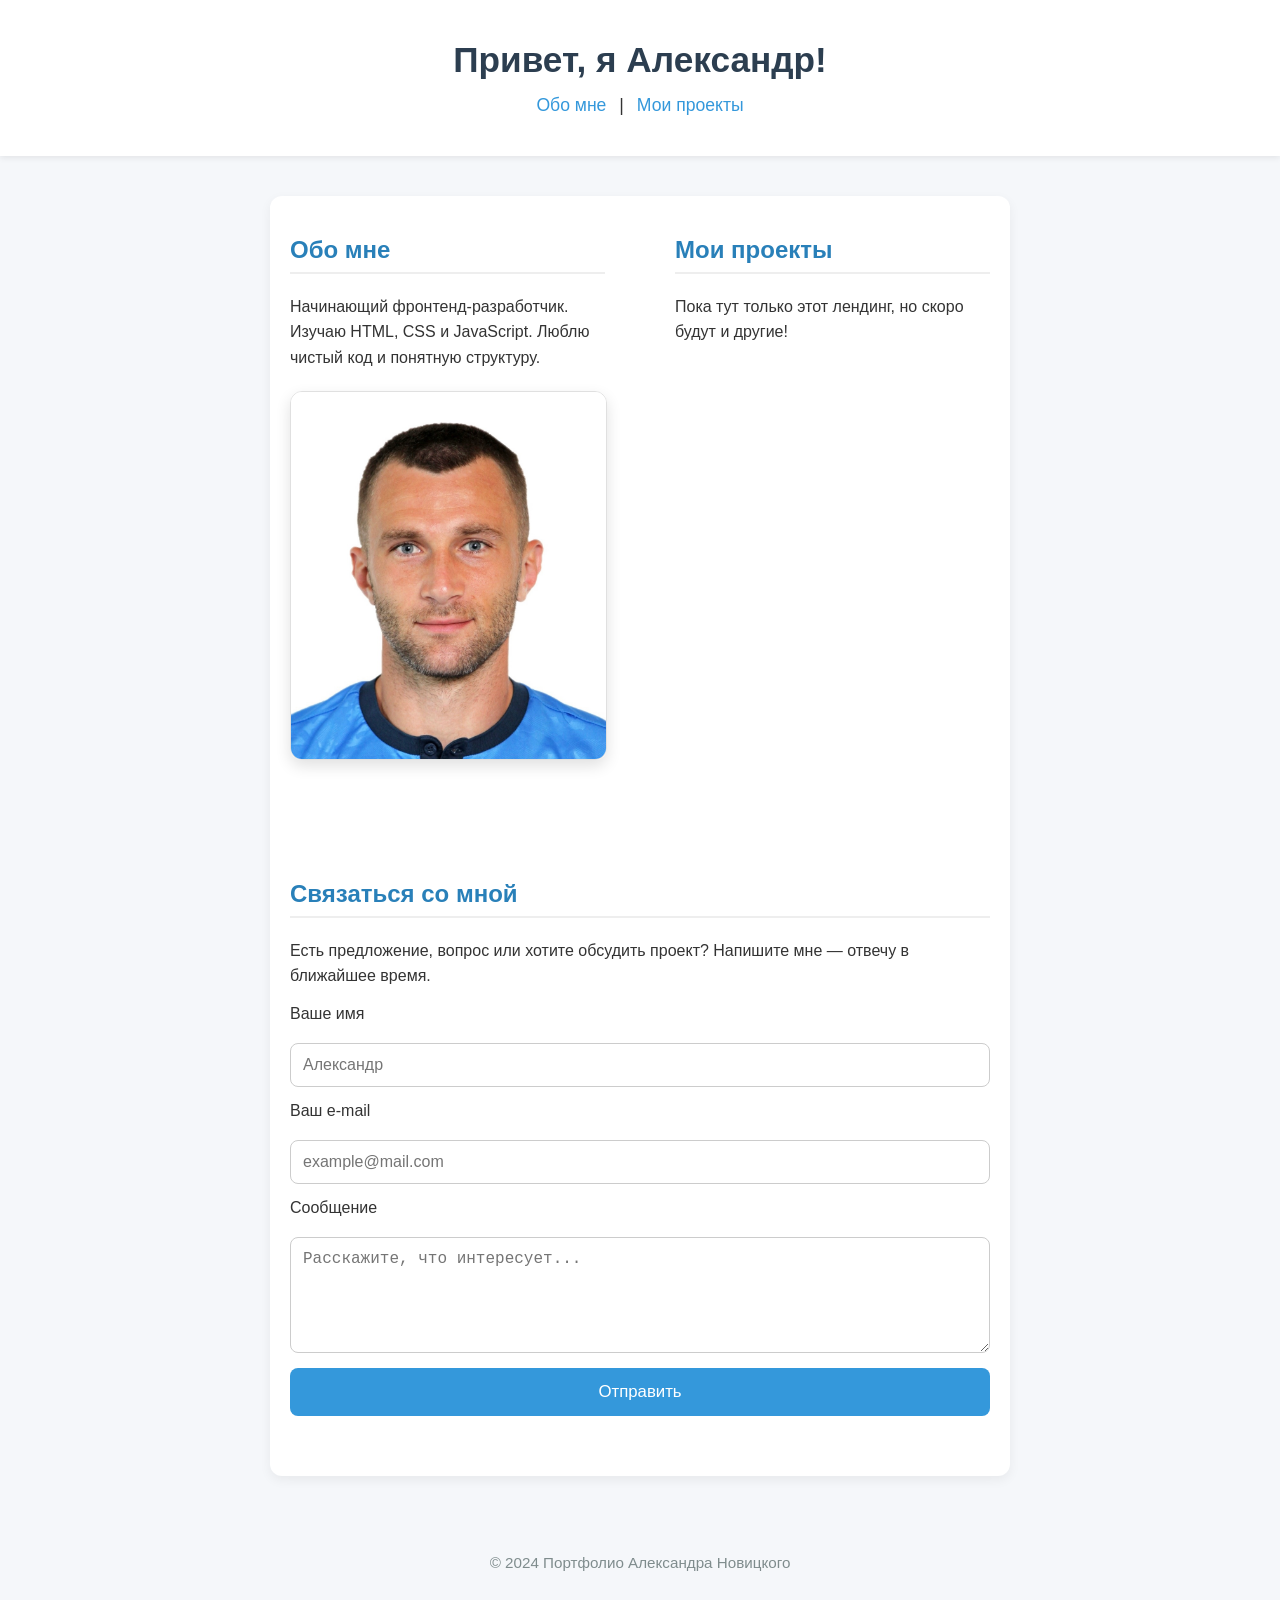
==== index.html @ 4da9ceb2 "feat: add flexbox layout for about and projects sections" ====
<!DOCTYPE html>
<html lang="ru">
  <head>
    <meta charset="UTF-8">
    <!-- Вот та самая строчка, про которую ты вспомнил -->
    <meta name="viewport" content="width=device-width, initial-scale=1.0">
    <title>Портфолио Александра Новицкого</title>
    <link rel="stylesheet" href="style.css">
  </head>
  <body>
    
    <header>
      <h1>Привет, я Александр!</h1>
      
      <nav>
        <a href="#about">Обо мне</a> | 
        <a href="#projects">Мои проекты</a>
      </nav>
    </header>

    <main>
      <div class="main-content">
        <section id="about">
          <h2>Обо мне</h2>
          <p>Начинающий фронтенд-разработчик. Изучаю HTML, CSS и JavaScript. Люблю чистый код и понятную структуру.</p>
          
          <img src="foto.jpg" alt="Фото Александра Новицкого">
        </section>
      
        <section id="projects">
          <h2>Мои проекты</h2>
          <p>Пока тут только этот лендинг, но скоро будут и другие!</p>
        </section>
      </div>

            <!-- Секция "Связаться со мной" -->
      <section id="contact">
        <h2>Связаться со мной</h2>
        <p>Есть предложение, вопрос или хотите обсудить проект? Напишите мне — отвечу в ближайшее время.</p>

        <form action="#" method="post">
            <label for="name" style="display: block; margin-bottom: 5px; font-weight: 500;">Ваше имя</label>
            <input type="text" id="name" name="name" placeholder="Александр" required >         
        
            <label for="email" style="display: block; margin-bottom: 5px; font-weight: 500;">Ваш e-mail</label>
            <input type="email" id="email" name="email" placeholder="example@mail.com" required >        
          
            <label for="message" style="display: block; margin-bottom: 5px; font-weight: 500;">Сообщение</label>
            <textarea id="message" name="message" rows="5" placeholder="Расскажите, что интересует..." required ></textarea>
          
            <button type="submit">Отправить</button>
        </form>
      </section>

    </main>

    <footer>
      <p>&copy; 2024 Портфолио Александра Новицкого</p>
    </footer>

  </body>
</html>
---- style.css ----
/* Базовые настройки страницы */
      body {
        font-family: Arial, Helvetica, sans-serif;
        background-color: #f5f7fa;
        color: #333;
        margin: 0;
        padding: 0;
      }

      /* Шапка сайта */
      header {
        background-color: #ffffff;
        padding: 40px 20px;
        text-align: center;
        box-shadow: 0 2px 6px rgba(0,0,0,0.08);
      }

      header h1 {
        margin: 0 0 15px 0;
        font-size: 2.2rem;
        color: #2c3e50;
      }

      nav {
        font-size: 1.1rem;
      }

      nav a {
        color: #3498db;
        text-decoration: none;
        margin: 0 8px;
      }

      nav a:hover {
        text-decoration: underline;
      }

      /* Основной контент */
      main {
        max-width: 700px;          /* На ПК — не шире 700px */
        margin: 40px auto;         /* По центру */
        padding: 20px;
        background: #ffffff;
        border-radius: 12px;
        box-shadow: 0 4px 12px rgba(0,0,0,0.06);
      }

      section {
        margin-bottom: 40px;
      }

      section h2 {
        border-bottom: 2px solid #eee;
        padding-bottom: 8px;
        color: #2980b9;
      }

      p {
        line-height: 1.6;
      }

      /* Фото */
      img {
        display: block;
        margin: 20px auto;
        max-width: 100%;       /* Самое важное для адаптивности */
        height: auto;           /* Сохраняет пропорции */
        border-radius: 12px;
        box-shadow: 0 6px 15px rgba(0,0,0,0.12);
        border: 1px solid #e0e0e0;
      }

      /* Подвал */
      footer {
        text-align: center;
        padding: 20px;
        color: #7f8c8d;
        font-size: 0.95rem;
        margin-top: 40px;
      }

      /* АДАПТИВНОСТЬ: если экран уже 600px — меняем отступы и размеры */
      @media (max-width: 600px) {
        header h1 {
          font-size: 1.8rem;     /* Чуть меньше заголовок */
        }

        main {
          margin: 20px 10px;     /* Меньше отступы по бокам */
          padding: 15px;         /* Чуть меньше внутренние отступы */
          max-width: 100%;       /* На телефоне — на всю ширину */
        }

        nav a {
          display: block;        /* Ссылки друг под другом */
          margin: 8px 0;
          text-align: center;
        }
      }

      /* Стили для формы */
form {
  display: flex;
  flex-direction: column;
  gap: 15px;
}

form input,
form textarea {
  padding: 12px;
  border: 1px solid #ccc;
  border-radius: 8px;
  font-size: 1rem;
  box-sizing: border-box; /* чтобы padding не ломал ширину */
}

form button {
  background-color: #3498db;
  color: white;
  padding: 14px 20px;
  border: none;
  border-radius: 8px;
  cursor: pointer;
  font-size: 1.05rem;
  transition: background-color 0.2s ease;
}

form button:hover {
  background-color: #2980b9;
}

/* Адаптивность для формы на мобильных */
@media (max-width: 600px) {
  form button {
    width: 100%;
  }
}

/* Контейнер для колонок */
.main-content {
  display: flex;
  flex-wrap: wrap; /* разрешает перенос, если места мало */
  gap: 40px;       /* расстояние между колонками */
  margin-bottom: 60px; /* отступ до формы, чтобы не слипалось */
}

/* На больших экранах: обе секции занимают примерно поровну */
@media (min-width: 768px) {
  .main-content {
    justify-content: space-between;
  }

  #about,
  #projects {
    flex: 1;           /* растягиваются, занимая свободное место */
    min-width: 300px;  /* минимальная ширина, чтобы не сжимались в кашу */
  }

  #about + #projects {
    margin-left: 30px; /* небольшой отступ слева у второй колонки */
  }
}
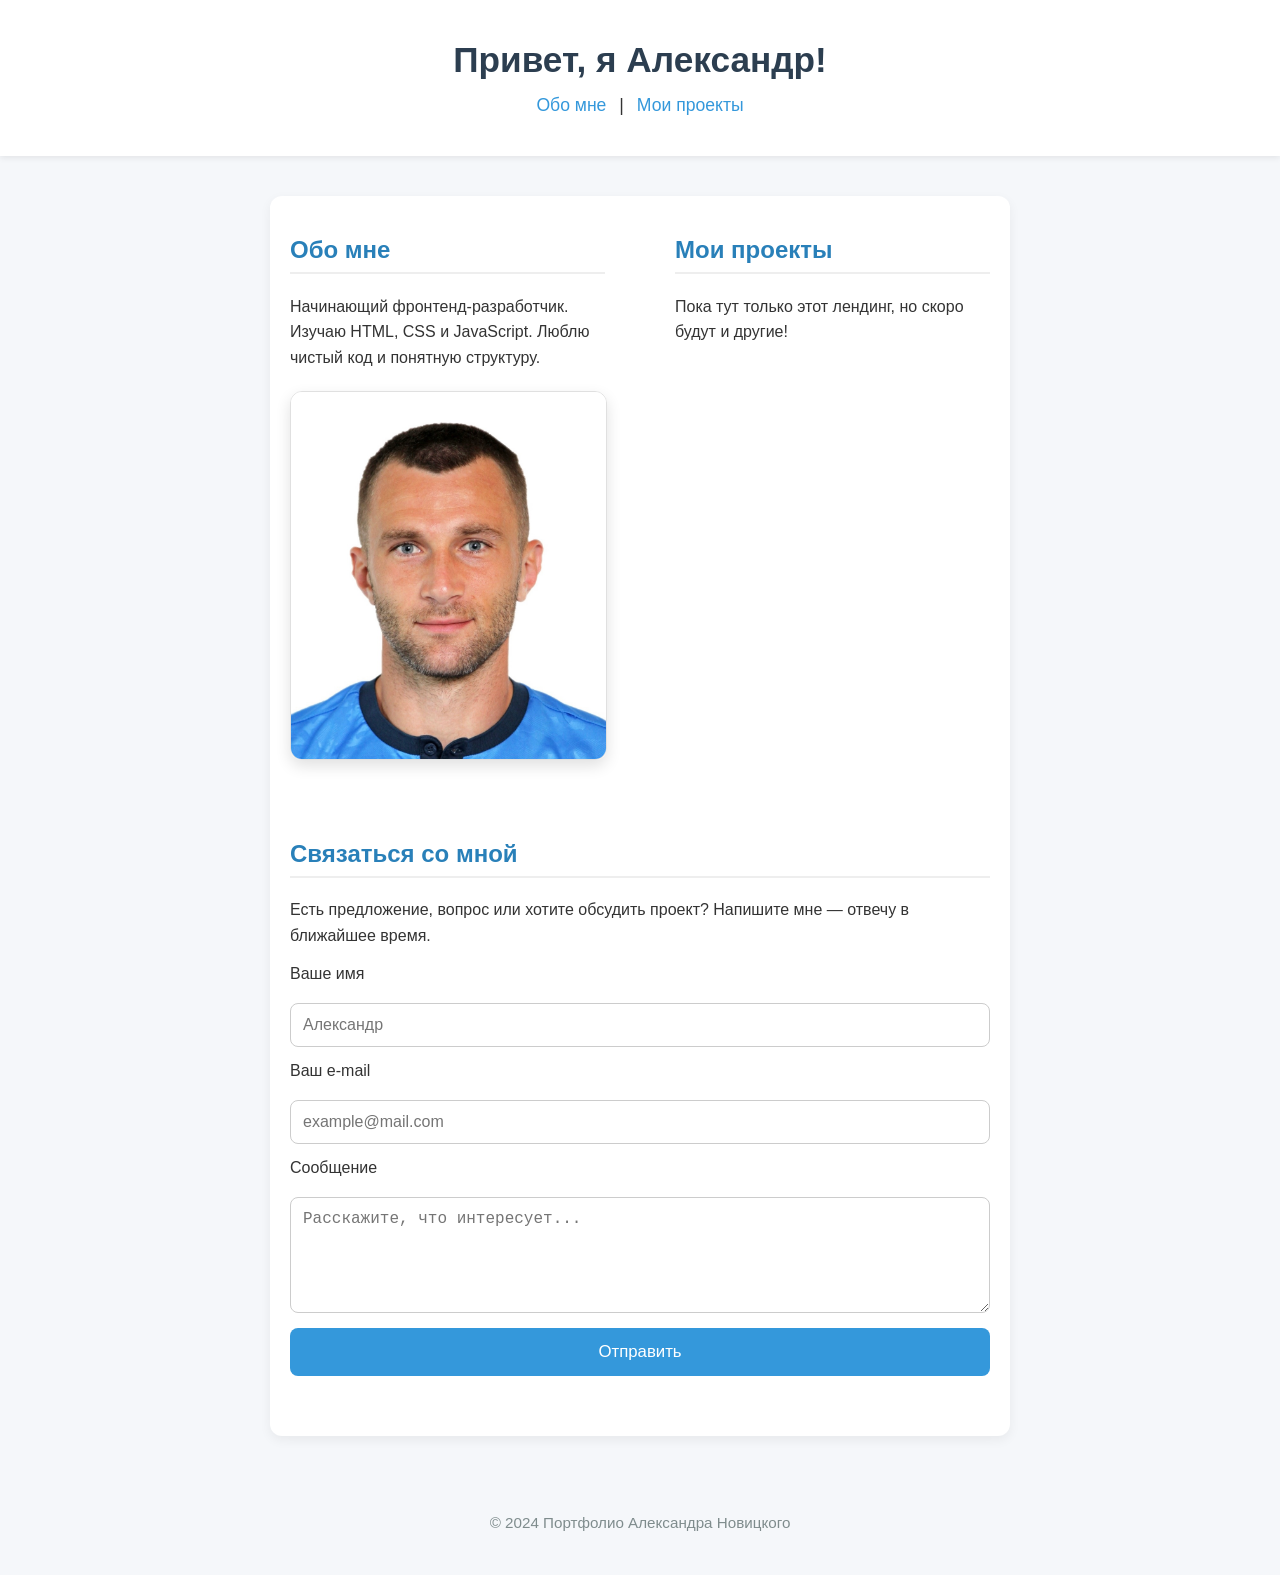
==== commit 72f06caa: "feat: add JS to handle form submission and show feedback" ====
--- a/index.html
+++ b/index.html
@@ -57,6 +57,7 @@
     <footer>
       <p>&copy; 2024 Портфолио Александра Новицкого</p>
     </footer>
-
+    
+    <script src="script.js"></script>
   </body>
 </html>
--- a/style.css
+++ b/style.css
@@ -141,7 +141,6 @@
   display: flex;
   flex-wrap: wrap; /* разрешает перенос, если места мало */
   gap: 40px;       /* расстояние между колонками */
-  margin-bottom: 60px; /* отступ до формы, чтобы не слипалось */
 }
 
 /* На больших экранах: обе секции занимают примерно поровну */
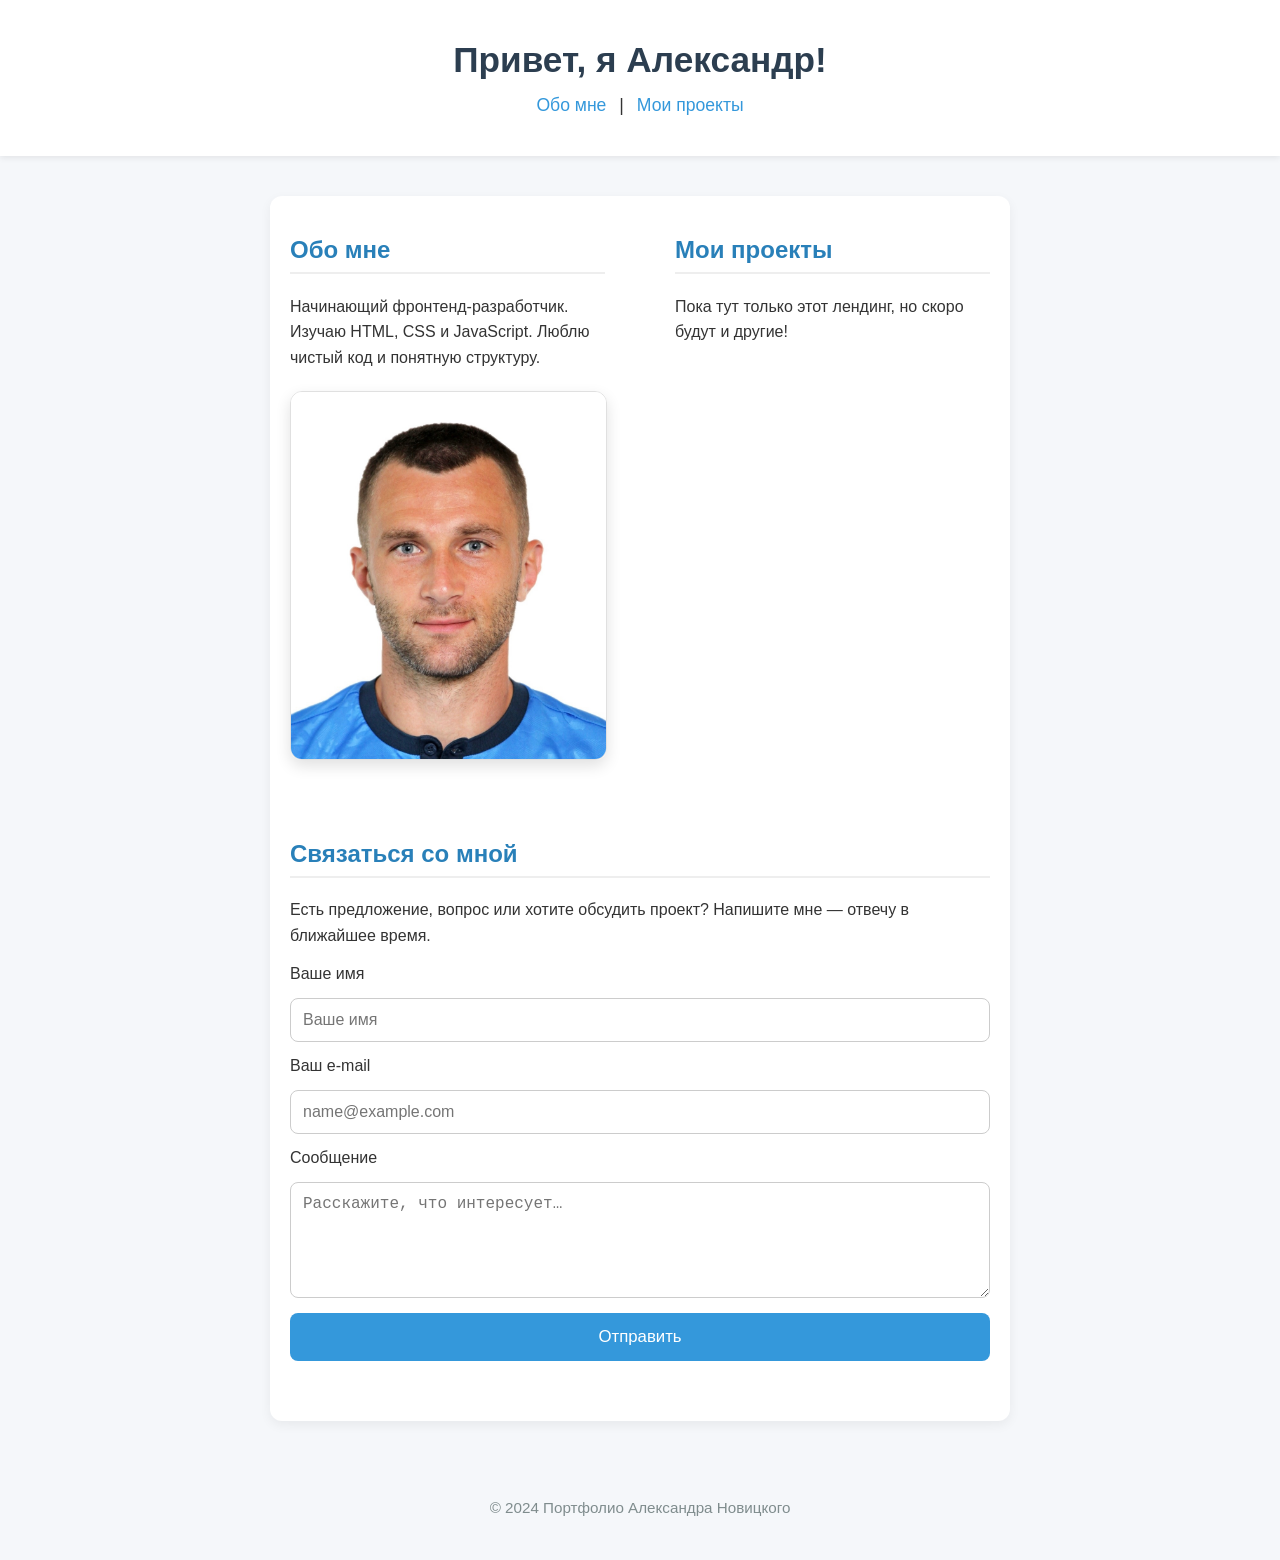
==== commit 09cacd55: "feat: improve accessibility and form validation UX" ====
--- a/index.html
+++ b/index.html
@@ -35,29 +35,33 @@
 
             <!-- Секция "Связаться со мной" -->
       <section id="contact">
-        <h2>Связаться со мной</h2>
-        <p>Есть предложение, вопрос или хотите обсудить проект? Напишите мне — отвечу в ближайшее время.</p>
+        <h2 id="contact-heading">Связаться со мной</h2>
+        <p id="contact-desc">Есть предложение, вопрос или хотите обсудить проект? Напишите мне — отвечу в ближайшее время.</p>
 
-        <form action="#" method="post">
-            <label for="name" style="display: block; margin-bottom: 5px; font-weight: 500;">Ваше имя</label>
-            <input type="text" id="name" name="name" placeholder="Александр" required >         
-        
-            <label for="email" style="display: block; margin-bottom: 5px; font-weight: 500;">Ваш e-mail</label>
-            <input type="email" id="email" name="email" placeholder="example@mail.com" required >        
-          
-            <label for="message" style="display: block; margin-bottom: 5px; font-weight: 500;">Сообщение</label>
-            <textarea id="message" name="message" rows="5" placeholder="Расскажите, что интересует..." required ></textarea>
-          
-            <button type="submit">Отправить</button>
+        <form action="#" method="post" aria-labelledby="contact-heading" aria-describedby="contact-desc">
+          <!-- поля формы как раньше -->
+          <label for="name">Ваше имя</label>
+          <input id="name" type="text" placeholder="Ваше имя" required>
+
+          <label for="email">Ваш e‑mail</label>
+          <input id="email" type="email" placeholder="name@example.com" required aria-invalid="false" aria-errormessage="email-error">
+          <span id="email-error" role="alert" style="color: #d32f2f; font-size: 0.875rem; display: none;">Пожалуйста, введите корректный e‑mail (например, name@example.com)</span>
+
+
+          <label for="message">Сообщение</label>
+          <textarea id="message" rows="5" placeholder="Расскажите, что интересует…" required></textarea>
+
+          <button type="submit">Отправить</button>
         </form>
       </section>
+
 
     </main>
 
     <footer>
       <p>&copy; 2024 Портфолио Александра Новицкого</p>
     </footer>
-    
+
     <script src="script.js"></script>
   </body>
 </html>
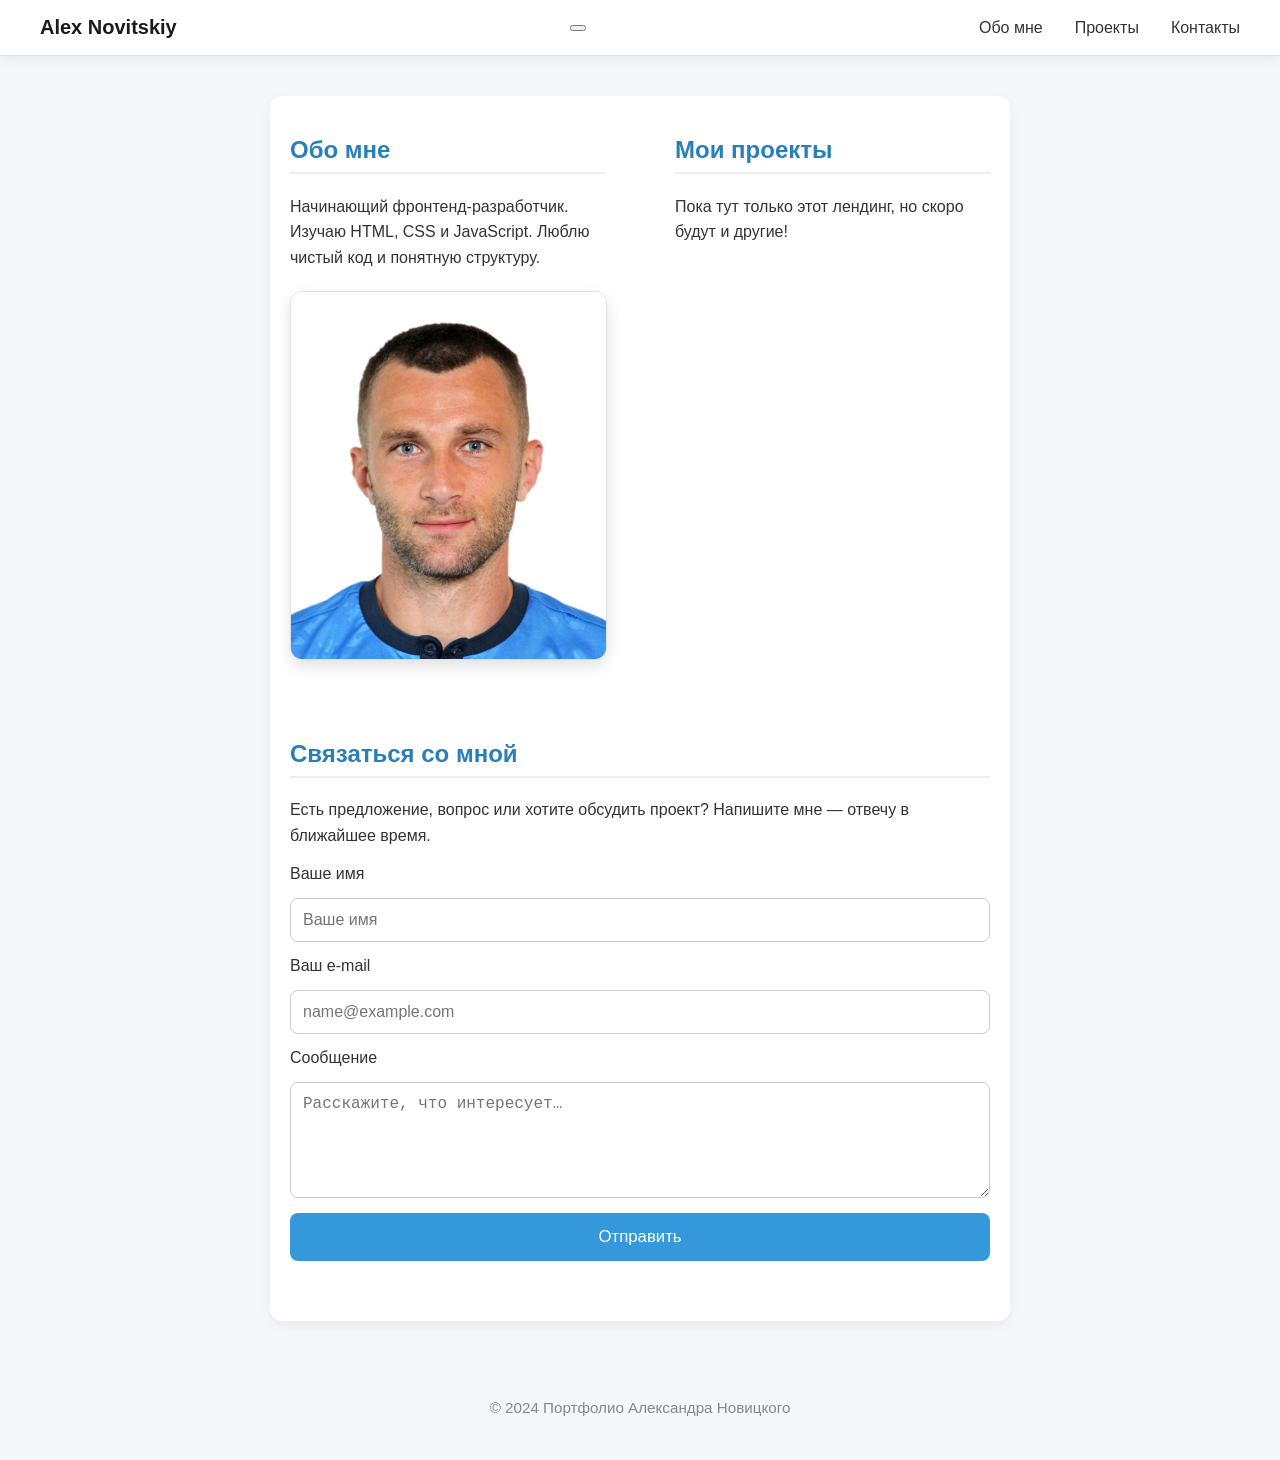
==== commit 07be875a: ""refactor: remove obsolete nav styles, add subtle header shadow and hover effects" ====
--- a/index.html
+++ b/index.html
@@ -9,14 +9,26 @@
   </head>
   <body>
     
-    <header>
-      <h1>Привет, я Александр!</h1>
-      
-      <nav>
-        <a href="#about">Обо мне</a> | 
-        <a href="#projects">Мои проекты</a>
-      </nav>
+    <header class="site-header">
+      <div class="container header-inner">
+       <a href="#" class="logo">Alex Novitskiy</a>
+    
+       <button class="mobile-toggle" aria-label="Открыть меню">
+          <span></span>
+          <span></span>
+          <span></span>
+        </button>
+
+        <nav class="main-nav">
+          <ul class="nav-list">
+            <li><a href="#about">Обо мне</a></li>
+            <li><a href="#projects">Проекты</a></li>
+            <li><a href="#contact">Контакты</a></li>
+          </ul>
+        </nav>
+      </div>
     </header>
+
 
     <main>
       <div class="main-content">
--- a/style.css
+++ b/style.css
@@ -7,34 +7,7 @@
         padding: 0;
       }
 
-      /* Шапка сайта */
-      header {
-        background-color: #ffffff;
-        padding: 40px 20px;
-        text-align: center;
-        box-shadow: 0 2px 6px rgba(0,0,0,0.08);
-      }
-
-      header h1 {
-        margin: 0 0 15px 0;
-        font-size: 2.2rem;
-        color: #2c3e50;
-      }
-
-      nav {
-        font-size: 1.1rem;
-      }
-
-      nav a {
-        color: #3498db;
-        text-decoration: none;
-        margin: 0 8px;
-      }
-
-      nav a:hover {
-        text-decoration: underline;
-      }
-
+    
       /* Основной контент */
       main {
         max-width: 700px;          /* На ПК — не шире 700px */
@@ -159,3 +132,106 @@
     margin-left: 30px; /* небольшой отступ слева у второй колонки */
   }
 }
+
+.site-header {
+  background-color: #ffffff;
+  box-shadow: 0 4px 12px rgba(0, 0, 0, 0.06); 
+  position: sticky;
+  top: 0;
+  z-index: 1000;
+  border-bottom: 1px solid #e0e0e0;
+}
+
+.header-inner {
+  display: flex;
+  justify-content: space-between;
+  align-items: center;
+  max-width: 1200px;
+  margin: 0 auto;
+  padding: 1rem 1.5rem;
+}
+
+.logo {
+  font-weight: 700;
+  font-size: 1.25rem;
+  color: #1a1a1a;
+  text-decoration: none;
+}
+
+.main-nav .nav-list {
+  list-style: none;
+  margin: 0;
+  padding: 0;
+  display: flex;
+  gap: 2rem;
+}
+
+.main-nav .nav-list a {
+  color: #333;
+  text-decoration: none;
+  transition: color 0.2s;
+}
+
+.main-nav .nav-list a:hover {
+  color: #007bff;
+}
+
+/* Мобильная версия: скрываем список, показываем бургер */
+@media (max-width: 768px) {
+  .main-nav .nav-list {
+    display: none; /* Пока без JS — просто скрываем, чтобы не ломать верстку */
+    flex-direction: column;
+    width: 100%;
+    margin-top: 1rem;
+    border-top: 1px solid #eee;
+    padding-top: 1rem;
+  }
+
+  .mobile-toggle {
+    display: block;
+    background: none;
+    border: none;
+    cursor: pointer;
+    padding: 8px;
+  }
+
+  .mobile-toggle span {
+    display: block;
+    width: 24px;
+    height: 2px;
+    background-color: #333;
+    margin: 4px 0;
+  }
+}
+
+/* Плавные переходы для всех интерактивных элементов шапки */
+.site-header a,
+.mobile-toggle {
+  transition: color 0.2s ease, transform 0.2s ease, opacity 0.2s ease;
+}
+
+/* Акцент на активной ссылке (чтобы было видно, где ты сейчас) */
+.main-nav .nav-list a {
+  position: relative;
+}
+
+.main-nav .nav-list a::after {
+  content: '';
+  position: absolute;
+  width: 0;
+  height: 2px;
+  bottom: -4px;
+  left: 0;
+  background-color: #007bff; /* Цвет подчёркивания */
+  transition: width 0.3s ease;
+}
+
+.main-nav .nav-list a:hover::after {
+  width: 100%;
+}
+
+/* Эффект при наведении на логотип */
+.logo:hover {
+  color: #007bff;
+  transform: translateX(4px);
+}
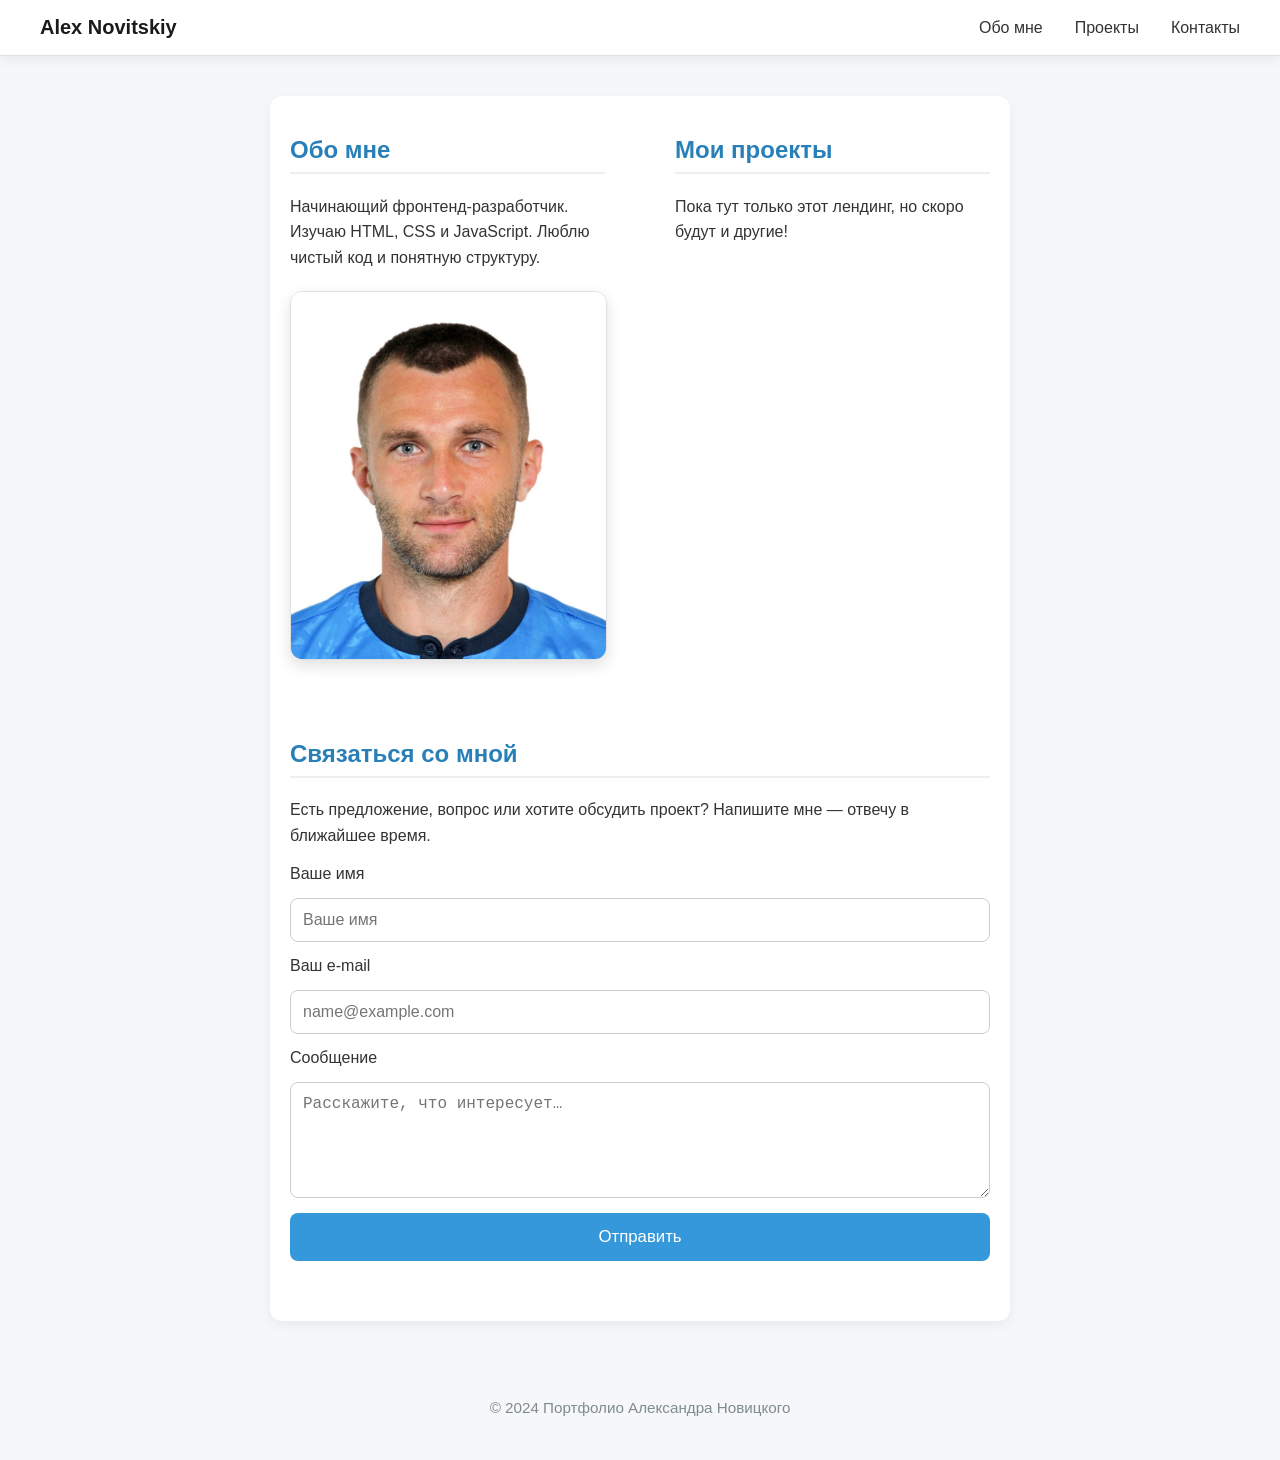
==== commit 2f67af9c: ""refactor: consolidate styles, fix mobile nav visibility and burger placement" ====
--- a/index.html
+++ b/index.html
@@ -10,24 +10,27 @@
   <body>
     
     <header class="site-header">
-      <div class="container header-inner">
-       <a href="#" class="logo">Alex Novitskiy</a>
-    
-       <button class="mobile-toggle" aria-label="Открыть меню">
-          <span></span>
-          <span></span>
-          <span></span>
-        </button>
+  <div class="container header-inner">
+    <a href="#" class="logo">Alex Novitskiy</a>
 
-        <nav class="main-nav">
-          <ul class="nav-list">
-            <li><a href="#about">Обо мне</a></li>
-            <li><a href="#projects">Проекты</a></li>
-            <li><a href="#contact">Контакты</a></li>
-          </ul>
-        </nav>
-      </div>
-    </header>
+    <!-- Скрытый чекбокс для управления меню -->
+    <input type="checkbox" id="nav-toggle" class="nav-toggle-checkbox">
+    <label for="nav-toggle" class="mobile-toggle" aria-label="Открыть меню" aria-expanded="false" aria-controls="main-navigation">
+      <span></span>
+      <span></span>
+      <span></span>
+    </label>
+
+    <nav class="main-nav" id="main-navigation">
+      <ul class="nav-list">
+        <li><a href="#about">Обо мне</a></li>
+        <li><a href="#projects">Проекты</a></li>
+        <li><a href="#contact">Контакты</a></li>
+      </ul>
+    </nav>
+  </div>
+</header>
+
 
 
     <main>
--- a/style.css
+++ b/style.css
@@ -1,77 +1,68 @@
-/* Базовые настройки страницы */
-      body {
-        font-family: Arial, Helvetica, sans-serif;
-        background-color: #f5f7fa;
-        color: #333;
-        margin: 0;
-        padding: 0;
-      }
-
-    
-      /* Основной контент */
-      main {
-        max-width: 700px;          /* На ПК — не шире 700px */
-        margin: 40px auto;         /* По центру */
-        padding: 20px;
-        background: #ffffff;
-        border-radius: 12px;
-        box-shadow: 0 4px 12px rgba(0,0,0,0.06);
-      }
-
-      section {
-        margin-bottom: 40px;
-      }
-
-      section h2 {
-        border-bottom: 2px solid #eee;
-        padding-bottom: 8px;
-        color: #2980b9;
-      }
-
-      p {
-        line-height: 1.6;
-      }
-
-      /* Фото */
-      img {
-        display: block;
-        margin: 20px auto;
-        max-width: 100%;       /* Самое важное для адаптивности */
-        height: auto;           /* Сохраняет пропорции */
-        border-radius: 12px;
-        box-shadow: 0 6px 15px rgba(0,0,0,0.12);
-        border: 1px solid #e0e0e0;
-      }
-
-      /* Подвал */
-      footer {
-        text-align: center;
-        padding: 20px;
-        color: #7f8c8d;
-        font-size: 0.95rem;
-        margin-top: 40px;
-      }
-
-      /* АДАПТИВНОСТЬ: если экран уже 600px — меняем отступы и размеры */
-      @media (max-width: 600px) {
-        header h1 {
-          font-size: 1.8rem;     /* Чуть меньше заголовок */
-        }
-
-        main {
-          margin: 20px 10px;     /* Меньше отступы по бокам */
-          padding: 15px;         /* Чуть меньше внутренние отступы */
-          max-width: 100%;       /* На телефоне — на всю ширину */
-        }
-
-        nav a {
-          display: block;        /* Ссылки друг под другом */
-          margin: 8px 0;
-          text-align: center;
-        }
-      }
-
-      /* Стили для формы */
+/* ============================================================
+   ПОРТФОЛИО — основной файл стилей
+   Структура:
+   1. Базовые настройки
+   2. Основной контент
+   3. Фото
+   4. Форма
+   5. Колонки (Обо мне / Проекты)
+   6. Шапка (десктоп)
+   7. Шапка и мобильное меню (до 768px)
+   ============================================================ */
+
+/* ============================================================
+   1. БАЗОВЫЕ НАСТРОЙКИ СТРАНИЦЫ
+   ============================================================ */
+body {
+  font-family: Arial, Helvetica, sans-serif;
+  background-color: #f5f7fa;
+  color: #333;
+  margin: 0;
+  padding: 0;
+}
+
+/* ============================================================
+   2. ОСНОВНОЙ КОНТЕНТ
+   ============================================================ */
+main {
+  max-width: 700px;          /* На ПК — не шире 700px */
+  margin: 40px auto;         /* По центру */
+  padding: 20px;
+  background: #ffffff;
+  border-radius: 12px;
+  box-shadow: 0 4px 12px rgba(0, 0, 0, 0.06);
+}
+
+section {
+  margin-bottom: 40px;
+}
+
+section h2 {
+  border-bottom: 2px solid #eee;
+  padding-bottom: 8px;
+  color: #2980b9;
+}
+
+p {
+  line-height: 1.6;
+}
+
+/* ============================================================
+   3. ФОТО
+   ============================================================ */
+img {
+  display: block;
+  margin: 20px auto;
+  max-width: 100%;           /* Самое важное для адаптивности */
+  height: auto;              /* Сохраняет пропорции */
+  border-radius: 12px;
+  box-shadow: 0 6px 15px rgba(0, 0, 0, 0.12);
+  border: 1px solid #e0e0e0;
+}
+
+/* ============================================================
+   4. ФОРМА
+   ============================================================ */
 form {
   display: flex;
   flex-direction: column;
@@ -84,7 +75,7 @@
   border: 1px solid #ccc;
   border-radius: 8px;
   font-size: 1rem;
-  box-sizing: border-box; /* чтобы padding не ломал ширину */
+  box-sizing: border-box;    /* Чтобы padding не ломал ширину */
 }
 
 form button {
@@ -102,21 +93,34 @@
   background-color: #2980b9;
 }
 
-/* Адаптивность для формы на мобильных */
+/* Сообщение об ошибке валидации (a11y: role="alert") */
+.form-error {
+  display: none;
+  color: #d32f2f;
+  font-size: 0.875rem;
+}
+
+/* Состояние невалидного поля */
+input[aria-invalid="true"],
+textarea[aria-invalid="true"] {
+  border-color: #d32f2f;
+}
+
 @media (max-width: 600px) {
   form button {
     width: 100%;
   }
 }
 
-/* Контейнер для колонок */
+/* ============================================================
+   5. КОЛОНКИ: ОБО МНЕ / ПРОЕКТЫ
+   ============================================================ */
 .main-content {
   display: flex;
-  flex-wrap: wrap; /* разрешает перенос, если места мало */
-  gap: 40px;       /* расстояние между колонками */
-}
-
-/* На больших экранах: обе секции занимают примерно поровну */
+  flex-wrap: wrap;           /* Разрешает перенос, если места мало */
+  gap: 40px;                 /* Расстояние между колонками */
+}
+
 @media (min-width: 768px) {
   .main-content {
     justify-content: space-between;
@@ -124,22 +128,25 @@
 
   #about,
   #projects {
-    flex: 1;           /* растягиваются, занимая свободное место */
-    min-width: 300px;  /* минимальная ширина, чтобы не сжимались в кашу */
+    flex: 1;                 /* Растягиваются, занимая свободное место */
+    min-width: 300px;        /* Минимальная ширина, чтобы не сжимались */
   }
 
   #about + #projects {
-    margin-left: 30px; /* небольшой отступ слева у второй колонки */
-  }
-}
-
+    margin-left: 30px;       /* Небольшой отступ слева у второй колонки */
+  }
+}
+
+/* ============================================================
+   6. ШАПКА (ДЕСКТОП)
+   ============================================================ */
 .site-header {
   background-color: #ffffff;
-  box-shadow: 0 4px 12px rgba(0, 0, 0, 0.06); 
+  box-shadow: 0 4px 12px rgba(0, 0, 0, 0.06);
+  border-bottom: 1px solid #e0e0e0;
   position: sticky;
   top: 0;
   z-index: 1000;
-  border-bottom: 1px solid #e0e0e0;
 }
 
 .header-inner {
@@ -169,52 +176,10 @@
 .main-nav .nav-list a {
   color: #333;
   text-decoration: none;
-  transition: color 0.2s;
-}
-
-.main-nav .nav-list a:hover {
-  color: #007bff;
-}
-
-/* Мобильная версия: скрываем список, показываем бургер */
-@media (max-width: 768px) {
-  .main-nav .nav-list {
-    display: none; /* Пока без JS — просто скрываем, чтобы не ломать верстку */
-    flex-direction: column;
-    width: 100%;
-    margin-top: 1rem;
-    border-top: 1px solid #eee;
-    padding-top: 1rem;
-  }
-
-  .mobile-toggle {
-    display: block;
-    background: none;
-    border: none;
-    cursor: pointer;
-    padding: 8px;
-  }
-
-  .mobile-toggle span {
-    display: block;
-    width: 24px;
-    height: 2px;
-    background-color: #333;
-    margin: 4px 0;
-  }
-}
-
-/* Плавные переходы для всех интерактивных элементов шапки */
-.site-header a,
-.mobile-toggle {
-  transition: color 0.2s ease, transform 0.2s ease, opacity 0.2s ease;
-}
-
-/* Акцент на активной ссылке (чтобы было видно, где ты сейчас) */
-.main-nav .nav-list a {
   position: relative;
 }
 
+/* Подчёркивание при наведении */
 .main-nav .nav-list a::after {
   content: '';
   position: absolute;
@@ -222,7 +187,7 @@
   height: 2px;
   bottom: -4px;
   left: 0;
-  background-color: #007bff; /* Цвет подчёркивания */
+  background-color: #007bff;
   transition: width 0.3s ease;
 }
 
@@ -230,8 +195,143 @@
   width: 100%;
 }
 
-/* Эффект при наведении на логотип */
+.main-nav .nav-list a:hover {
+  color: #007bff;
+}
+
+/* Плавные переходы для интерактивных элементов шапки */
+.site-header a,
+.mobile-toggle {
+  transition: color 0.2s ease, transform 0.2s ease, opacity 0.2s ease;
+}
+
 .logo:hover {
   color: #007bff;
   transform: translateX(4px);
 }
+
+/* Бургер скрыт на десктопе */
+.mobile-toggle {
+  display: none;
+}
+
+/* Сам чекбокс всегда невидим — им управляет label */
+.nav-toggle-checkbox {
+  display: none;
+}
+
+/* Подвал */
+footer {
+  text-align: center;
+  padding: 20px;
+  color: #7f8c8d;
+  font-size: 0.95rem;
+  margin-top: 40px;
+}
+
+/* ============================================================
+   7. МОБИЛЬНАЯ ВЕРСИЯ (до 768px)
+   ============================================================ */
+@media (max-width: 768px) {
+  /* Кнопка-бургер */
+  .mobile-toggle {
+    display: block;
+    background: none;
+    border: none;
+    cursor: pointer;
+    padding: 8px;
+  }
+
+  .mobile-toggle span {
+    display: block;
+    width: 24px;
+    height: 3px;
+    background-color: #333;
+    margin: 6px 0;
+    border-radius: 2px;
+    transition: all 0.3s ease;
+  }
+
+  /* Панель меню: фиксируем поверх контента */
+  .main-nav {
+    position: fixed;
+    top: 60px;                       /* Высота шапки + отступ */
+    left: 0;
+    width: 100%;
+    height: calc(100vh - 60px);      /* Всё оставшееся место */
+    background-color: #ffffff;
+    overflow-y: auto;
+    transform: translateX(100%);     /* Сдвинута вправо, за экран */
+    transition: transform 0.3s ease-in-out;
+    z-index: 999;
+    padding-top: 2rem;
+    box-shadow: 0 10px 20px rgba(0, 0, 0, 0.1);
+  }
+
+  /* Чекбокс активен -> панель выезжает на экран */
+  .nav-toggle-checkbox:checked ~ .main-nav {
+    transform: translateX(0);
+  }
+
+  /* Список ссылок: вертикальный, крупный, всё задано явно */
+  .main-nav .nav-list {
+    display: flex;
+    flex-direction: column;
+    list-style: none;
+    margin: 0;
+    padding: 0;
+    width: 100%;
+    text-align: center;
+    gap: 0;
+  }
+
+  .main-nav .nav-list li {
+    margin: 1rem 0;
+  }
+
+  .main-nav .nav-list a {
+    display: block;
+    color: #1a1a1a;
+    text-decoration: none;
+    font-size: 1.25rem;
+    padding: 0.5rem 1rem;
+    border-radius: 4px;
+  }
+
+  /* Отключаем декоративное подчёркивание из десктопной версии */
+  .main-nav .nav-list a::after {
+    display: none;
+  }
+
+  .main-nav .nav-list a:hover {
+    background-color: #f0f0f0;
+  }
+
+  /* Бургер -> крестик */
+  .nav-toggle-checkbox:checked ~ .mobile-toggle span:nth-child(1) {
+    transform: rotate(45deg) translate(2px, 6px);
+  }
+
+  .nav-toggle-checkbox:checked ~ .mobile-toggle span:nth-child(2) {
+    opacity: 0;
+  }
+
+  .nav-toggle-checkbox:checked ~ .mobile-toggle span:nth-child(3) {
+    transform: rotate(-45deg) translate(2px, -6px);
+  }
+}
+
+/* ============================================================
+   8. УЗКИЕ ЭКРАНЫ (до 600px)
+   ============================================================ */
+@media (max-width: 600px) {
+  header h1 {
+    font-size: 1.8rem;       /* Чуть меньше заголовок */
+  }
+
+  main {
+    margin: 20px 10px;       /* Меньше отступы по бокам */
+    padding: 15px;           /* Чуть меньше внутренние отступы */
+    max-width: 100%;         /* На телефоне — на всю ширину */
+  }
+}
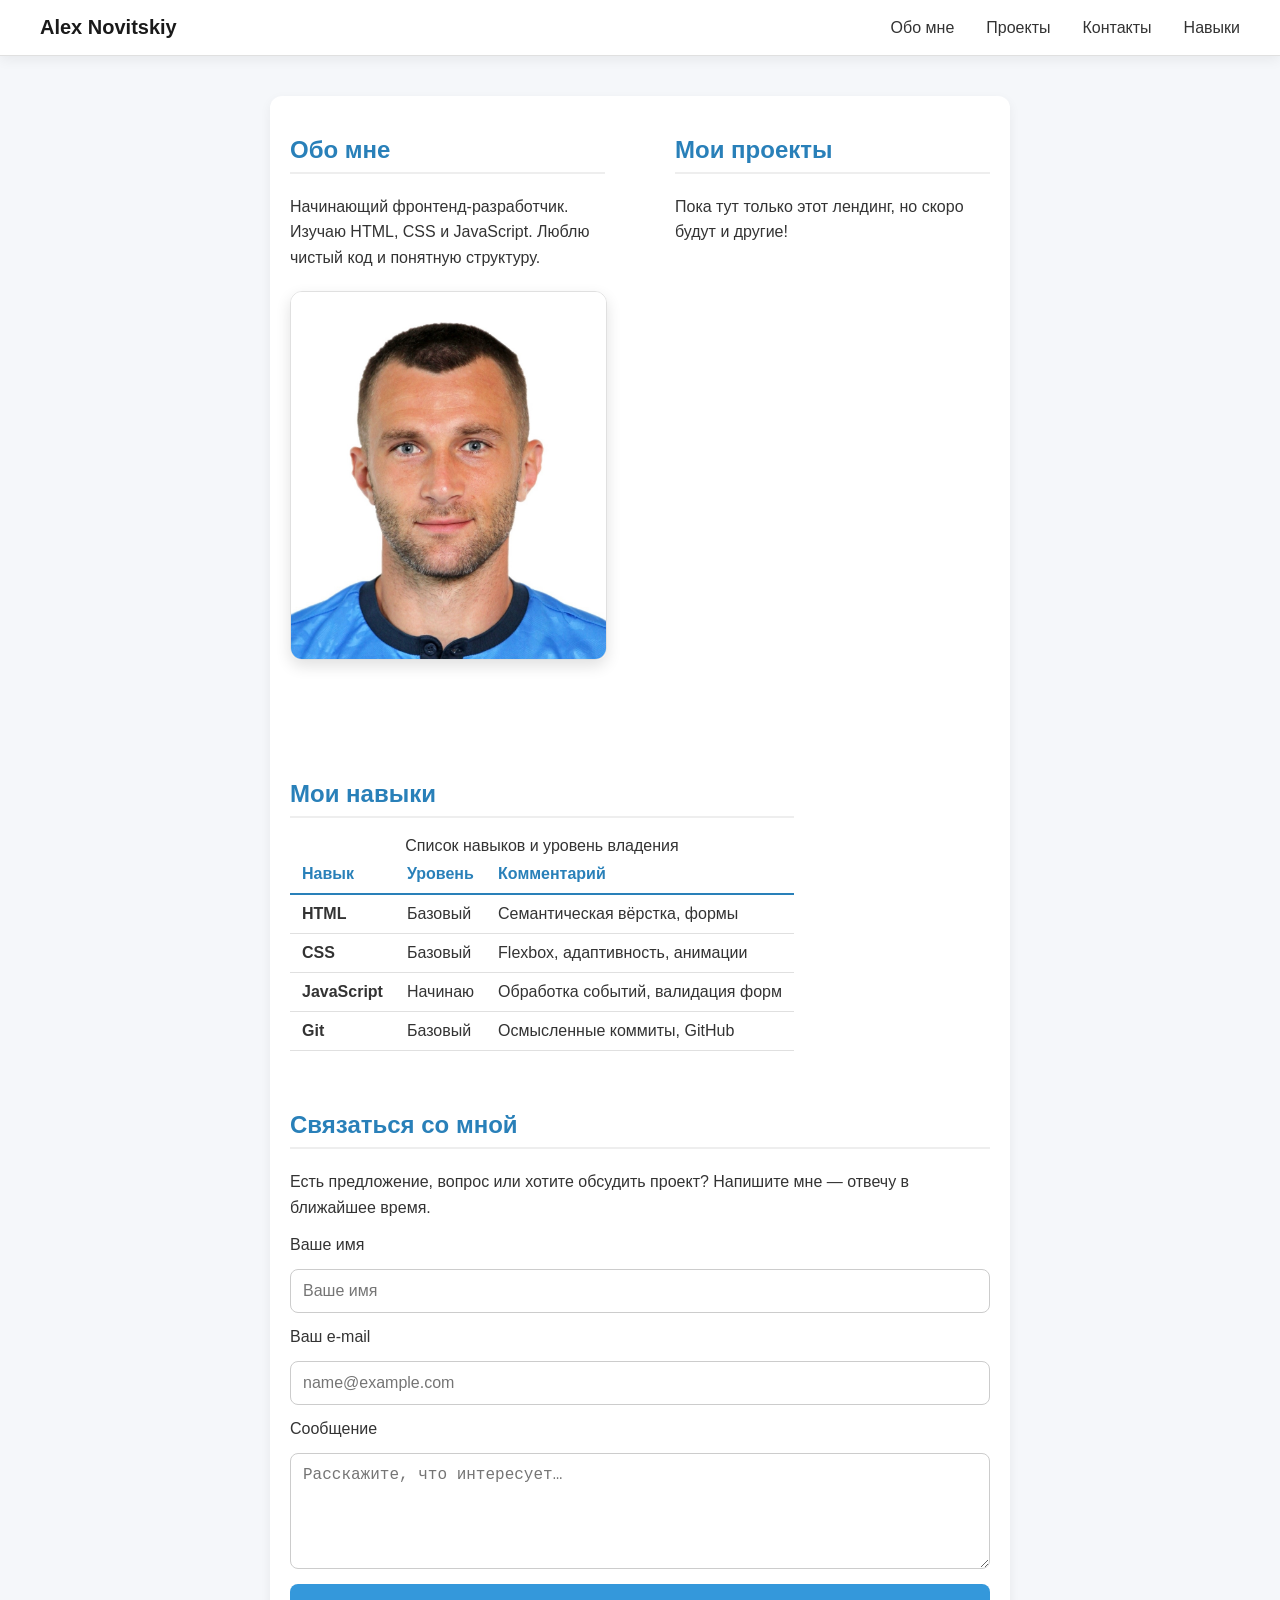
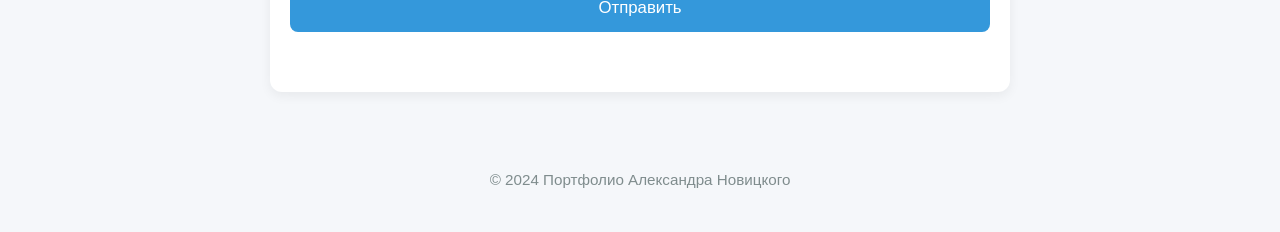
==== commit ce1ed5dd: "feat: add skills table with responsive card layout and a11y attributes" ====
--- a/index.html
+++ b/index.html
@@ -26,6 +26,7 @@
         <li><a href="#about">Обо мне</a></li>
         <li><a href="#projects">Проекты</a></li>
         <li><a href="#contact">Контакты</a></li>
+        <li><a href="#skills">Навыки</a></li>
       </ul>
     </nav>
   </div>
@@ -46,6 +47,44 @@
           <h2>Мои проекты</h2>
           <p>Пока тут только этот лендинг, но скоро будут и другие!</p>
         </section>
+
+        <section id="skills">
+              <h2>Мои навыки</h2>
+              <table>
+                <caption class="visually-hidden">Список навыков и уровень владения</caption>
+                <thead>
+                  <tr>
+                    <th scope="col">Навык</th>
+                    <th scope="col">Уровень</th>
+                    <th scope="col">Комментарий</th>
+                  </tr>
+                </thead>
+                <tbody>
+                  <tr>
+                    <th scope="row">HTML</th>
+                    <td>Базовый</td>
+                    <td>Семантическая вёрстка, формы</td>
+                  </tr>
+                  <tr>
+                    <th scope="row">CSS</th>
+                    <td>Базовый</td>
+                    <td>Flexbox, адаптивность, анимации</td>
+                  </tr>
+                  <tr>
+                    <th scope="row">JavaScript</th>
+                    <td>Начинаю</td>
+                    <td>Обработка событий, валидация форм</td>
+                  </tr>
+                  <tr>
+                    <th scope="row">Git</th>
+                    <td>Базовый</td>
+                    <td>Осмысленные коммиты, GitHub</td>
+                  </tr>
+                </tbody>
+              </table>
+            </section>
+
+      
       </div>
 
             <!-- Секция "Связаться со мной" -->
--- a/style.css
+++ b/style.css
@@ -136,6 +136,49 @@
     margin-left: 30px;       /* Небольшой отступ слева у второй колонки */
   }
 }
+
+/* Таблица навыков */
+table {
+  width: 100%;
+  border-collapse: collapse;
+  margin-top: 1rem;
+}
+
+th, td {
+  padding: 10px 12px;
+  text-align: left;
+  border-bottom: 1px solid #e0e0e0;
+}
+
+thead th {
+  color: #2980b9;
+  border-bottom: 2px solid #2980b9;
+}
+
+tbody tr:hover {
+  background-color: #f5f7fa;
+}
+
+@media (max-width: 600px) {
+  table, thead, tbody, tr, td, th {
+    display: block;
+  }
+
+  thead {
+    display: none;
+  }
+
+  tbody tr {
+    margin-bottom: 12px;
+    border-bottom: 2px solid #eee;
+  }
+
+  tbody th {
+    font-size: 1.05rem;
+  }
+}
+
+
 
 /* ============================================================
    6. ШАПКА (ДЕСКТОП)
@@ -306,19 +349,18 @@
   .main-nav .nav-list a:hover {
     background-color: #f0f0f0;
   }
-
+}
   /* Бургер -> крестик */
-  .nav-toggle-checkbox:checked ~ .mobile-toggle span:nth-child(1) {
-    transform: rotate(45deg) translate(2px, 6px);
-  }
-
-  .nav-toggle-checkbox:checked ~ .mobile-toggle span:nth-child(2) {
-    opacity: 0;
-  }
-
-  .nav-toggle-checkbox:checked ~ .mobile-toggle span:nth-child(3) {
-    transform: rotate(-45deg) translate(2px, -6px);
-  }
+.nav-toggle-checkbox:checked ~ .mobile-toggle span:nth-child(1) {
+  transform: translateY(9px) rotate(45deg);
+}
+
+.nav-toggle-checkbox:checked ~ .mobile-toggle span:nth-child(2) {
+  opacity: 0;
+}
+
+.nav-toggle-checkbox:checked ~ .mobile-toggle span:nth-child(3) {
+  transform: translateY(-9px) rotate(-45deg);
 }
 
 /* ============================================================
@@ -334,4 +376,4 @@
     padding: 15px;           /* Чуть меньше внутренние отступы */
     max-width: 100%;         /* На телефоне — на всю ширину */
   }
-}
+}
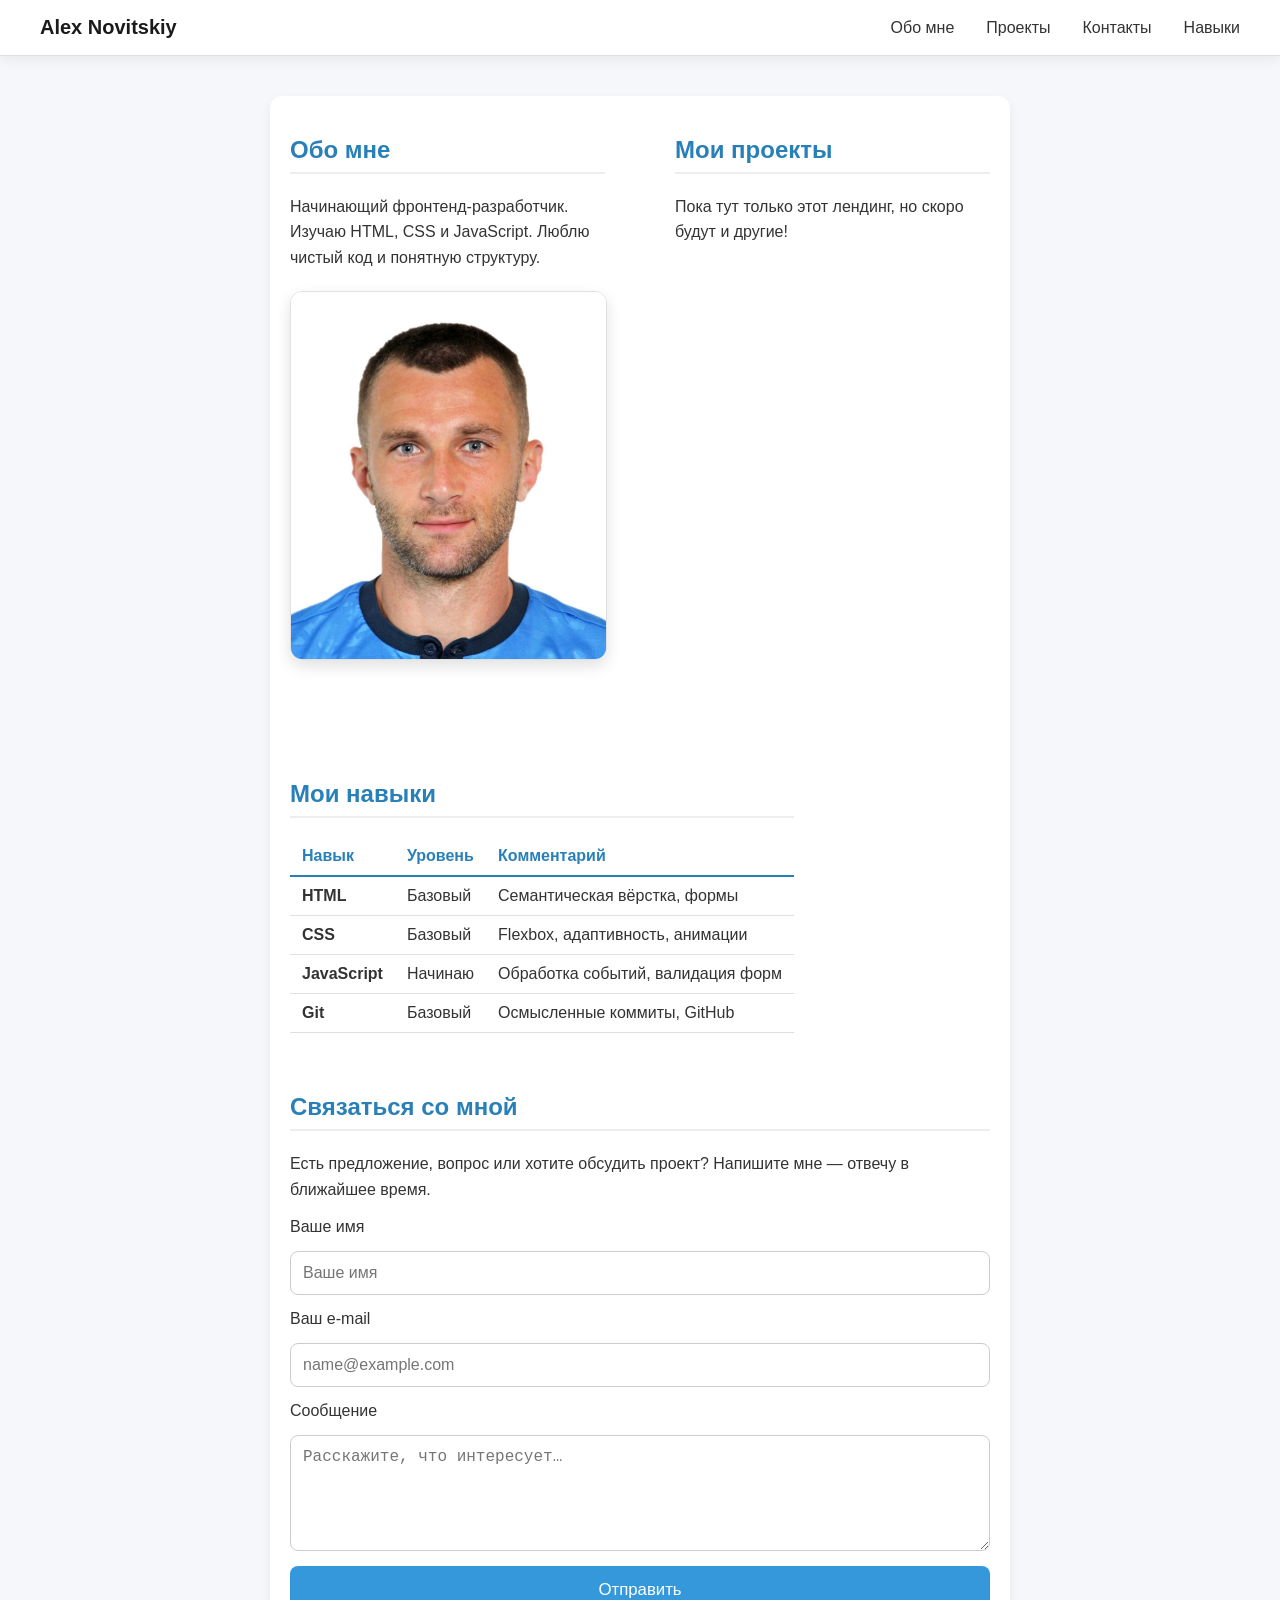
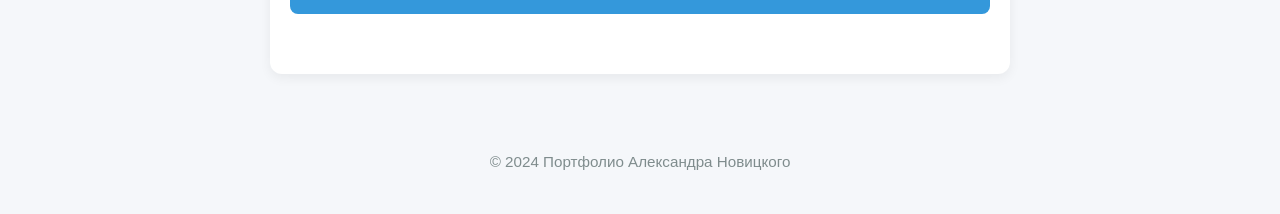
==== commit 2a1bfe86: "feat: add responsive skills cards on mobile and visually-hidden utility class" ====
--- a/index.html
+++ b/index.html
@@ -62,25 +62,26 @@
                 <tbody>
                   <tr>
                     <th scope="row">HTML</th>
-                    <td>Базовый</td>
-                    <td>Семантическая вёрстка, формы</td>
+                    <td data-label="Уровень">Базовый</td>
+                    <td data-label="Комментарий">Семантическая вёрстка, формы</td>
                   </tr>
                   <tr>
                     <th scope="row">CSS</th>
-                    <td>Базовый</td>
-                    <td>Flexbox, адаптивность, анимации</td>
+                    <td data-label="Уровень">Базовый</td>
+                    <td data-label="Комментарий">Flexbox, адаптивность, анимации</td>
                   </tr>
                   <tr>
                     <th scope="row">JavaScript</th>
-                    <td>Начинаю</td>
-                    <td>Обработка событий, валидация форм</td>
+                    <td data-label="Уровень">Начинаю</td>
+                    <td data-label="Комментарий">Обработка событий, валидация форм</td>
                   </tr>
                   <tr>
                     <th scope="row">Git</th>
-                    <td>Базовый</td>
-                    <td>Осмысленные коммиты, GitHub</td>
+                    <td data-label="Уровень">Базовый</td>
+                    <td data-label="Комментарий">Осмысленные коммиты, GitHub</td>
                   </tr>
                 </tbody>
+
               </table>
             </section>
 
--- a/style.css
+++ b/style.css
@@ -13,6 +13,12 @@
 /* ============================================================
    1. БАЗОВЫЕ НАСТРОЙКИ СТРАНИЦЫ
    ============================================================ */
+html {
+  scroll-padding-top: 80px;
+  scroll-behavior: smooth;
+}
+
+
 body {
   font-family: Arial, Helvetica, sans-serif;
   background-color: #f5f7fa;
@@ -45,6 +51,22 @@
 
 p {
   line-height: 1.6;
+}
+
+/* ============================================================
+   ВСПОМОГАТЕЛЬНЫЙ КЛАСС: скрывает элемент визуально,
+   но оставляет доступным для скринридеров
+   ============================================================ */
+.visually-hidden {
+  position: absolute;
+  width: 1px;
+  height: 1px;
+  margin: -1px;
+  padding: 0;
+  overflow: hidden;
+  clip: rect(0 0 0 0);
+  white-space: nowrap;
+  border: 0;
 }
 
 /* ============================================================
@@ -159,22 +181,60 @@
   background-color: #f5f7fa;
 }
 
+/* Подписи ячеек на десктопе не нужны */
+td[data-label]::before {
+  content: none;
+}
+
+/* Мобильный вид таблицы: строки превращаются в карточки */
 @media (max-width: 600px) {
-  table, thead, tbody, tr, td, th {
+  table,
+  tbody,
+  tr,
+  th,
+  td {
     display: block;
-  }
-
+    width: 100%;
+    box-sizing: border-box; /* padding не раздувает ширину */
+  }
+
+  /* Шапку таблицы прячем — подписи теперь у каждой ячейки */
   thead {
     display: none;
   }
 
+  /* Строка = карточка */
   tbody tr {
     margin-bottom: 12px;
-    border-bottom: 2px solid #eee;
-  }
-
+    padding: 10px 14px;
+    border: 1px solid #e0e0e0;
+    border-radius: 8px;
+    background-color: #ffffff;
+  }
+
+  /* Ячейка: на всю ширину, без внутренних границ */
+  tbody th,
+  tbody td {
+    padding: 6px 0;
+    border-bottom: none;
+    text-align: left;
+  }
+
+  /* Название навыка отделяем от остальных полей */
   tbody th {
+    border-bottom: 1px solid #eee;
+    padding-bottom: 8px;
+    margin-bottom: 4px;
     font-size: 1.05rem;
+    color: #2980b9;
+  }
+
+  /* Подпись поля перед значением (Уровень, Комментарий) */
+  tbody td::before {
+    content: attr(data-label) ': ';
+    font-weight: 700;
+    color: #7f8c8d;
+    font-size: 0.85rem;
   }
 }
 
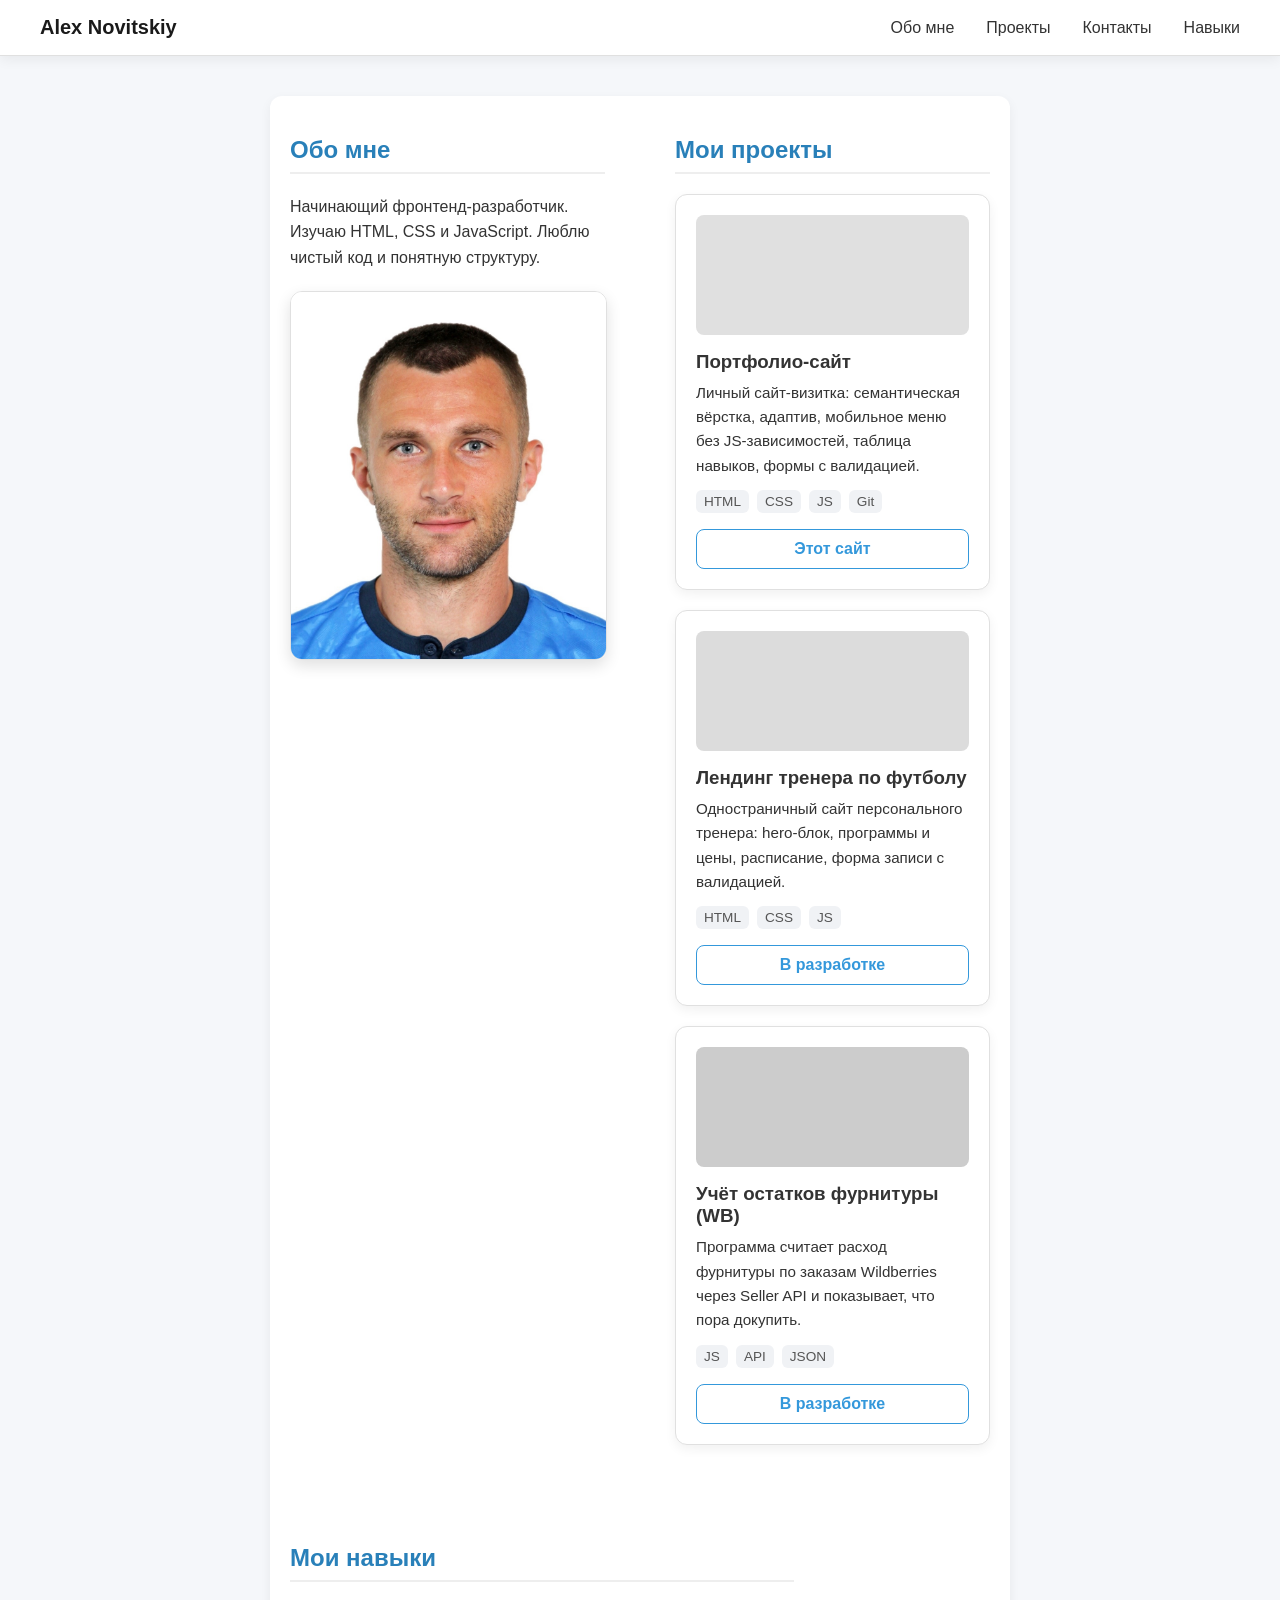
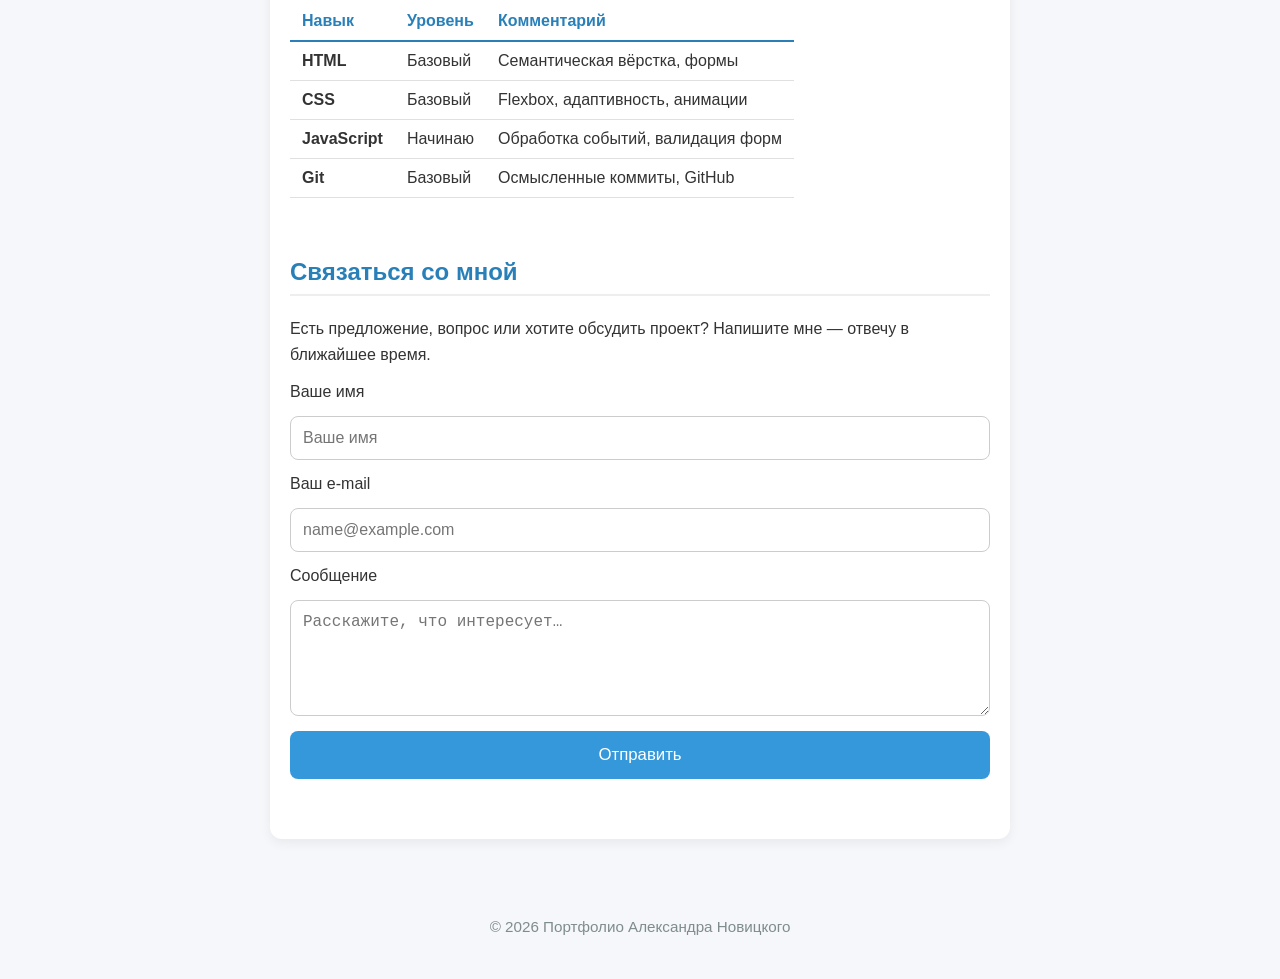
==== commit 1e2bb8ab: "feat: style project cards with hover effects and tags" ====
--- a/index.html
+++ b/index.html
@@ -44,9 +44,49 @@
         </section>
       
         <section id="projects">
-          <h2>Мои проекты</h2>
-          <p>Пока тут только этот лендинг, но скоро будут и другие!</p>
-        </section>
+  <h2>Мои проекты</h2>
+      <div class="projects-grid">
+        <!-- Проект 1: этот сайт -->
+        <article class="project-card">
+          <div class="card-image" style="background-color: #e0e0e0;"></div>
+          <h3>Портфолио-сайт</h3>
+          <p>Личный сайт-визитка: семантическая вёрстка, адаптив, мобильное меню без JS-зависимостей, таблица навыков, формы с валидацией.</p>
+          <div class="card-tags">
+            <span>HTML</span>
+            <span>CSS</span>
+            <span>JS</span>
+            <span>Git</span>
+          </div>
+          <a href="#" class="btn-secondary">Этот сайт</a>
+        </article>
+
+        <!-- Проект 2: лендинг -->
+        <article class="project-card">
+          <div class="card-image" style="background-color: #dcdcdc;"></div>
+          <h3>Лендинг тренера по футболу</h3>
+          <p>Одностраничный сайт персонального тренера: hero-блок, программы и цены, расписание, форма записи с валидацией.</p>
+          <div class="card-tags">
+            <span>HTML</span>
+            <span>CSS</span>
+            <span>JS</span>
+          </div>
+          <a href="#" class="btn-secondary">В разработке</a>
+        </article>
+
+        <!-- Проект 3: WB-утилита -->
+        <article class="project-card">
+          <div class="card-image" style="background-color: #cccccc;"></div>
+          <h3>Учёт остатков фурнитуры (WB)</h3>
+          <p>Программа считает расход фурнитуры по заказам Wildberries через Seller API и показывает, что пора докупить.</p>
+          <div class="card-tags">
+            <span>JS</span>
+            <span>API</span>
+            <span>JSON</span>
+          </div>
+          <a href="#" class="btn-secondary">В разработке</a>
+        </article>
+      </div>
+    </section>
 
         <section id="skills">
               <h2>Мои навыки</h2>
@@ -114,7 +154,7 @@
     </main>
 
     <footer>
-      <p>&copy; 2024 Портфолио Александра Новицкого</p>
+      <p>&copy; 2026 Портфолио Александра Новицкого</p>
     </footer>
 
     <script src="script.js"></script>
--- a/style.css
+++ b/style.css
@@ -238,6 +238,88 @@
   }
 }
 
+/* ============================================================
+   5.1. СЕТКА ПРОЕКТОВ И КАРТОЧКИ
+   ============================================================ */
+.projects-grid {
+  display: grid;
+  /* Автоматически подстраивается: сколько влезает 280px+ — столько колонок */
+  grid-template-columns: repeat(auto-fit, minmax(280px, 1fr));
+  gap: 20px;
+  margin-top: 1rem;
+}
+
+.project-card {
+  background: #ffffff;
+  border: 1px solid #e0e0e0;
+  border-radius: 12px;
+  padding: 20px;
+  box-shadow: 0 4px 12px rgba(0, 0, 0, 0.06);
+  display: flex;
+  flex-direction: column;
+  transition: transform 0.2s ease, box-shadow 0.2s ease;
+}
+
+.project-card:hover {
+  transform: translateY(-4px);
+  box-shadow: 0 8px 20px rgba(0, 0, 0, 0.12);
+}
+
+/* Заглушка картинки */
+.card-image {
+  height: 120px;
+  border-radius: 8px;
+  margin-bottom: 16px;
+  background-size: cover;
+  background-position: center;
+  width: 100%;
+}
+
+.project-card h3 {
+  margin: 0 0 8px;
+}
+
+.project-card p {
+  margin: 0 0 12px;
+  font-size: 0.95rem;
+}
+
+/* Теги */
+.card-tags {
+  display: flex;
+  gap: 8px;
+  margin-top: auto; /* прижимает теги к низу карточки */
+  flex-wrap: wrap;
+}
+
+.card-tags span {
+  background-color: #f0f2f5;
+  color: #555;
+  padding: 4px 8px;
+  border-radius: 6px;
+  font-size: 0.85rem;
+  white-space: nowrap;
+}
+
+/* Кнопка */
+.btn-secondary {
+  margin-top: 16px;
+  display: block;
+  text-align: center;
+  padding: 10px;
+  background-color: transparent;
+  border: 1px solid #3498db;
+  color: #3498db;
+  text-decoration: none;
+  border-radius: 8px;
+  font-weight: 600;
+  transition: all 0.2s;
+}
+
+.btn-secondary:hover {
+  background-color: #3498db;
+  color: white;
+}
 
 
 /* ============================================================
